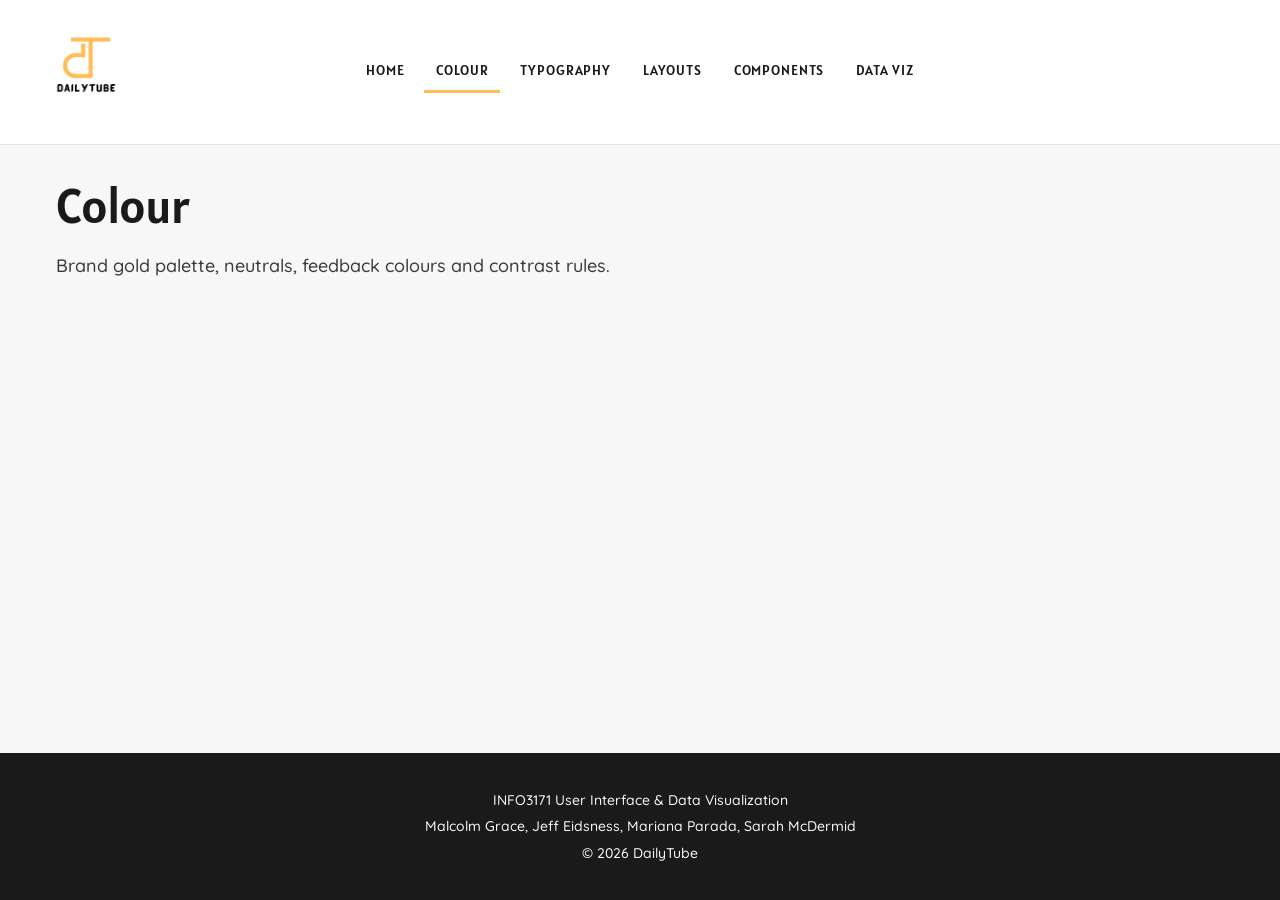
==== pattern-library/colour.html @ 15f69115 "Add site shell, typography, layouts and index page" ====
<!doctype html>
<html lang="en">
  <head>
    <meta charset="UTF-8" />
    <meta name="viewport" content="width=device-width, initial-scale=1.0" />
    <title>Colour</title>

    <link rel="preconnect" href="https://fonts.googleapis.com" />
    <link rel="preconnect" href="https://fonts.gstatic.com" crossorigin />
    <link
      href="https://fonts.googleapis.com/css2?family=Alatsi&family=Quicksand:wght@400;500;600;700&display=swap"
      rel="stylesheet"
    />
    <link
      href="https://fonts.googleapis.com/icon?family=Material+Icons"
      rel="stylesheet"
    />

    <link rel="stylesheet" href="../css/variables.css" />
    <link rel="stylesheet" href="../css/base.css" />
    <link rel="stylesheet" href="../css/typography.css" />
    <link rel="stylesheet" href="../css/components.css" />
    <link rel="stylesheet" href="../css/brand.css" />
  </head>

  <body>
    <header class="site-header">
      <a href="../index.html" class="site-logo">
        <img src="../assets/img/logo.png" alt="DailyTube home" />
      </a>
      <nav class="site-nav" aria-label="Pattern library">
        <ul>
          <li><a href="../index.html">Home</a></li>
          <li>
            <a href="colour.html" class="active" aria-current="page">Colour</a>
          </li>
          <li><a href="typography.html">Typography</a></li>
          <li><a href="layouts.html">Layouts</a></li>
          <li><a href="components.html">Components</a></li>
          <li><a href="dataviz.html">Data Viz</a></li>
        </ul>
      </nav>
    </header>

    <main>
      <h1>Colour</h1>
      <p class="lead">
        Brand gold palette, neutrals, feedback colours and contrast rules.
      </p>
    </main>

    <footer class="site-footer">
      <p>INFO3171 User Interface &amp; Data Visualization</p>
      <p>Malcolm Grace, Jeff Eidsness, Mariana Parada, Sarah McDermid</p>
      <p>&copy; 2026 DailyTube</p>
    </footer>
  </body>
</html>
---- css/variables.css ----
/*All values live in the root to be used throughout the project so everything is consistant*/
:root {
  /*Colours used*/

  /* Brand  */
  --color-sunburst: #ffbd59;
  --color-amber-deep: #c98a00;
  --color-honey-tint: #ffe0a3;

  /* Nuetrals  */
  --color-white: #ffffff;
  --color-cloud: #f7f7f8;
  --color-mist: #e2e2e4;
  --color-slate: #9e9ea3;
  --color-graphite: #3a3a3c;
  --color-pitch: #1a1a1b;

  /* Feedback */
  --color-error: #d64b3b;
  --color-warning: #ffbd59;
  --color-success: #3d8b6e;
  --color-info: #3a7cc7;

  /* Chart series */
  --chart-1: #ffbd59;
  --chart-2: #e07b2a;
  --chart-3: #a84c0c;
  --chart-4: #ffd98a;
  --chart-5: #c98a00;
  --chart-6: #3a3a3c;
  --chart-highlight: #ffe0a3;

  /* "On" colours (text/icons ON a background)  */
  --color-on-sunburst: #1a1a1b;
  --color-on-pitch: #ffbd59;
  --color-on-cloud: #1a1a1b;
  --color-on-amber-deep: #ffffff;

  /* Component colours should use) */
  --color-bg: var(--color-cloud);
  --color-surface: var(--color-white);
  --color-text: var(--color-pitch);
  --color-text-secondary: var(--color-graphite);
  --color-border: var(--color-mist);
  --color-accent: var(--color-sunburst);
  --color-link: var(--color-amber-deep);

  /*TYPOGRAPHY*/

  /*font families*/
  --font-fallback:
    system-ui, -apple-system, "Segoe UI", Roboto, "Helvetica Neue", Arial,
    sans-serif;
  --font-display:
    "Alatsi", var(--font-fallback); /* headers, menus, KPI numbers */
  --font-body:
    "Quicksand", var(--font-fallback); /* body text, buttons, forms */
  --font-data:
    "Quicksand", var(--font-fallback); /* chart ticks, labels, legends */

  /* Type scale*/
  --fs-h1: 3.052rem;
  --fs-h2: 2.441rem;
  --fs-h3: 1.953rem;
  --fs-h4: 1.563rem;
  --fs-h5: 1.25rem;
  --fs-lead: 1.125rem; /*intro paragraph */
  --fs-body: 1rem;
  --fs-small: 0.875rem;
  --fs-xs: 0.75rem; /*minimum size, never smaller */

  /* Chart text*/
  --fs-chart-title: 1.125rem;
  --fs-axis-title: 0.875rem;
  --fs-tick: 0.75rem;
  --fs-legend: 0.875rem;
  --fs-tooltip: 0.875rem;
  --fs-kpi-value: 2.5rem;
  --fs-kpi-label: 0.875rem;

  /* Weights */
  --fw-regular: 400;
  --fw-medium: 500;
  --fw-semibold: 600;
  --fw-bold: 700;

  /*Line height & letter spacing  */
  --lh-tight: 1.2; /* headings, chart labels */
  --lh-body: 1.6; /* paragraphs */
  --ls-nav: 0.06em; /* uppercase menu — echoes the logo wordmark */

  /*LAYOUT */

  /* Spacing scale */
  --space-1: 0.25rem;
  --space-2: 0.5rem;
  --space-3: 0.75rem;
  --space-4: 1rem;
  --space-5: 1.5rem;
  --space-6: 2rem;
  --space-7: 3rem;
  --space-8: 4rem;

  /*Shape & depth */
  --radius-sm: 4px;
  --radius-md: 8px;
  --radius-lg: 16px;
  --shadow-card: 0 1px 3px rgba(26, 26, 27, 0.08);
  --shadow-hover: 0 6px 16px rgba(26, 26, 27, 0.12);

  /* Page width & motion  */
  --container-max: 1200px;
  --transition: 200ms ease;
}
---- css/base.css ----
/* Base: reset, page defaults, shared header / nav / footer,
   pattern template, index page*/

/* the reset */
*,
*::before,
*::after {
  box-sizing: border-box;
}

body {
  margin: 0;
  background: var(--color-bg);
  color: var(--color-text);
  font-family: var(--font-body);
  font-size: var(--fs-body);
  font-weight: var(--fw-medium);
  line-height: var(--lh-body);
  min-height: 100vh;
  display: flex;
  flex-direction: column;
}

img {
  max-width: 100%;
  display: block;
}

a {
  color: var(--color-link);
}

/* Visible on everything clickable */
:focus-visible {
  outline: 3px solid var(--color-sunburst);
  outline-offset: 2px;
}

/* Page container */
main {
  max-width: var(--container-max);
  margin: 0 auto;
  padding: var(--space-6) var(--space-4);
  flex: 1;
  width: 100%;
}

section {
  margin-bottom: var(--space-8);
}

/* 
   Shared header + navigation
   */
.site-header {
  display: grid;
  grid-template-columns: 1fr auto 1fr; /* logo | nav | empty */
  align-items: center;
  gap: var(--space-4);
  padding: var(--space-3) var(--space-5);
  background: var(--color-surface);
  border-bottom: 1px solid var(--color-border);
}

.site-logo img {
  height: 120px;
  width: auto;
}

.site-nav ul {
  display: flex;
  flex-wrap: wrap;
  justify-content: center;
  gap: var(--space-2);
  margin: 0;
  padding: 0;
  list-style: none;
}

.site-nav a {
  display: block;
  padding: var(--space-2) var(--space-3);
  font-family: var(--font-display);
  font-size: var(--fs-small);
  letter-spacing: var(--ls-nav);
  text-transform: uppercase;
  text-decoration: none;
  color: var(--color-text);
  border-bottom: 3px solid transparent;
  border-radius: var(--radius-sm) var(--radius-sm) 0 0;
  transition:
    background var(--transition),
    border-color var(--transition);
}

/* Hover*/
.site-nav a:hover {
  background: var(--color-honey-tint);
}

/* Current page */
.site-nav a.active {
  border-bottom-color: var(--color-sunburst);
}

/*Code blocks (every pattern page shows code) */
pre {
  overflow-x: auto;
  padding: var(--space-4);
  background: var(--color-pitch);
  color: var(--color-cloud);
  border-radius: var(--radius-md);
  font-size: var(--fs-small);
  line-height: 1.5;
}

code {
  font-family: "Cascadia Code", Consolas, "Courier New", monospace;
}

/* Pattern template (used on every pattern-library page)*/
.pattern {
  margin-bottom: var(--space-7);
  padding: var(--space-6);
  background: var(--color-surface);
  border: 1px solid var(--color-border);
  border-radius: var(--radius-lg);
  box-shadow: var(--shadow-card);
}

.pattern-demo {
  margin: var(--space-5) 0;
  padding: var(--space-6);
  background: var(--color-bg);
  border: 2px dashed var(--color-border);
  border-radius: var(--radius-md);
}

.pattern h3 {
  margin-top: var(--space-5);
  font-size: var(--fs-h5);
}

.pattern ul {
  padding-left: var(--space-5);
}

/* Index page: section cards*/
.card-grid {
  display: grid;
  grid-template-columns: repeat(auto-fit, minmax(240px, 1fr));
  gap: var(--space-5);
}

.section-card {
  display: block;
  padding: var(--space-5);
  background: var(--color-surface);
  color: var(--color-text);
  text-decoration: none;
  border: 1px solid var(--color-border);
  border-top: 4px solid transparent;
  border-radius: var(--radius-lg);
  box-shadow: var(--shadow-card);
  transition:
    transform var(--transition),
    box-shadow var(--transition),
    border-color var(--transition);
}

.section-card h3 {
  margin-bottom: var(--space-2);
  font-size: var(--fs-h4);
}

.section-card p {
  margin-bottom: var(--space-4);
  color: var(--color-text-secondary);
}

/* Hover: lift, deeper shadow, gold top edge */
.section-card:hover {
  transform: translateY(-4px);
  box-shadow: var(--shadow-hover);
  border-top-color: var(--color-sunburst);
}

.card-link {
  font-size: var(--fs-small);
  font-weight: var(--fw-semibold);
  color: var(--color-text);
}

.section-card:hover .card-link {
  text-decoration: underline;
  text-decoration-color: var(--color-sunburst);
  text-decoration-thickness: 2px;
  text-underline-offset: 4px;
}

/* Index page: component list table*/
.component-list table {
  width: 100%;
  border-collapse: collapse;
  background: var(--color-surface);
  border-radius: var(--radius-md);
  overflow: hidden;
  font-size: var(--fs-small);
}

.component-list th,
.component-list td {
  padding: var(--space-3) var(--space-4);
  border: 1px solid var(--color-border);
  text-align: left;
  vertical-align: top;
}

.component-list th {
  background: var(--color-bg);
  font-weight: var(--fw-semibold);
}

.component-list tbody tr:hover {
  background: var(--color-bg);
}

.component-list td a {
  color: var(--color-text);
  font-weight: var(--fw-semibold);
  text-decoration-color: var(--color-sunburst);
  text-decoration-thickness: 2px;
  text-underline-offset: 3px;
}

/*Footer*/
.site-footer {
  padding: var(--space-6) var(--space-4);
  background: var(--color-pitch);
  color: var(--color-cloud);
  text-align: center;
  font-size: var(--fs-small);
}

.site-footer p {
  margin: var(--space-1) 0;
  max-width: none;
}
---- css/typography.css ----
/*Typography: headings, text styles, chart text */

/* Headings */
h1,
h2,
h3,
h4,
h5 {
  margin: 0 0 var(--space-4);
  font-family: var(--font-display);
  font-weight: var(--fw-regular);
  line-height: var(--lh-tight);
  color: var(--color-text);
}

h1 {
  font-size: var(--fs-h1);
}
h2 {
  font-size: var(--fs-h2);
}
h3 {
  font-size: var(--fs-h3);
}
h4 {
  font-size: var(--fs-h4);
}
h5 {
  font-size: var(--fs-h5);
}

/* Body text */
p {
  margin: 0 0 var(--space-4);
  max-width: 70ch;
}

.lead {
  font-size: var(--fs-lead);
  color: var(--color-text-secondary);
}

.text-small {
  font-size: var(--fs-small);
}

.text-xs {
  font-size: var(--fs-xs);
}

.text-secondary {
  color: var(--color-text-secondary);
}

/* Chart text */
.chart-title {
  margin: 0 0 var(--space-3);
  font-family: var(--font-display);
  font-size: var(--fs-chart-title);
  font-weight: var(--fw-regular);
  color: var(--color-text);
}

.axis-title {
  font-family: var(--font-data);
  font-size: var(--fs-axis-title);
  font-weight: var(--fw-semibold);
  fill: var(--color-text);
}

.tick-label,
.tick text {
  font-family: var(--font-data);
  font-size: var(--fs-tick);
  font-weight: var(--fw-medium);
  fill: var(--color-text-secondary);
}

.legend-label {
  font-family: var(--font-data);
  font-size: var(--fs-legend);
  fill: var(--color-text);
}

.tooltip {
  font-family: var(--font-data);
  font-size: var(--fs-tooltip);
}

.kpi-value {
  font-family: var(--font-display);
  font-size: var(--fs-kpi-value);
  line-height: 1;
  color: var(--color-text);
}

.kpi-label {
  font-family: var(--font-body);
  font-size: var(--fs-kpi-label);
  font-weight: var(--fw-semibold);
  text-transform: uppercase;
  letter-spacing: var(--ls-nav);
  color: var(--color-text-secondary);
}
/*Typography page demos */

/* Typeface specimens */
.specimen-grid {
  display: grid;
  grid-template-columns: repeat(auto-fit, minmax(260px, 1fr));
  gap: var(--space-5);
}

.font-specimen {
  padding: var(--space-5);
  background: var(--color-surface);
  border-radius: var(--radius-md);
}

.font-specimen p {
  margin: 0 0 var(--space-2);
}

.specimen-display {
  font-family: var(--font-display);
}
.specimen-body {
  font-family: var(--font-body);
}

.specimen-role {
  font-size: var(--fs-small);
  font-weight: var(--fw-semibold);
  color: var(--color-text-secondary);
}

.specimen-aa {
  font-size: 4rem;
  line-height: 1;
}

.specimen-name {
  font-size: var(--fs-h4);
}
.specimen-chars {
  font-size: var(--fs-small);
  line-height: var(--lh-body);
}

/* Type scale rows*/
.type-row {
  display: flex;
  flex-wrap: wrap;
  align-items: baseline;
  gap: var(--space-4);
  padding: var(--space-3) 0;
  border-bottom: 1px solid var(--color-border);
}

.type-row:last-child {
  border-bottom: none;
}

.type-meta {
  min-width: 260px;
  font-size: var(--fs-xs);
  color: var(--color-text-secondary);
}

.sample-h1,
.sample-h2,
.sample-h3,
.sample-h4,
.sample-h5 {
  font-family: var(--font-display);
  line-height: var(--lh-tight);
}

.sample-h1 {
  font-size: var(--fs-h1);
}
.sample-h2 {
  font-size: var(--fs-h2);
}
.sample-h3 {
  font-size: var(--fs-h3);
}
.sample-h4 {
  font-size: var(--fs-h4);
}
.sample-h5 {
  font-size: var(--fs-h5);
}
.sample-lead {
  font-size: var(--fs-lead);
}
.sample-body {
  font-size: var(--fs-body);
}
.sample-small {
  font-size: var(--fs-small);
}
.sample-xs {
  font-size: var(--fs-xs);
}

/* Weight samples */
.weight-sample {
  margin: 0 0 var(--space-3);
}
.fw-regular {
  font-weight: var(--fw-regular);
}
.fw-medium {
  font-weight: var(--fw-medium);
}
.fw-semibold {
  font-weight: var(--fw-semibold);
}
.fw-bold {
  font-weight: var(--fw-bold);
}

/* Chart demo */
.demo-chart-card {
  max-width: 480px;
  margin-bottom: var(--space-5);
  padding: var(--space-5);
  background: var(--color-surface);
  border-radius: var(--radius-lg);
  box-shadow: var(--shadow-card);
}

.demo-chart {
  width: 100%;
  height: auto;
}

.demo-bar {
  fill: var(--chart-1);
}
.axis-line {
  stroke: var(--color-text-secondary);
  stroke-width: 1;
}

.kpi-demo p {
  margin: 0 0 var(--space-2);
}
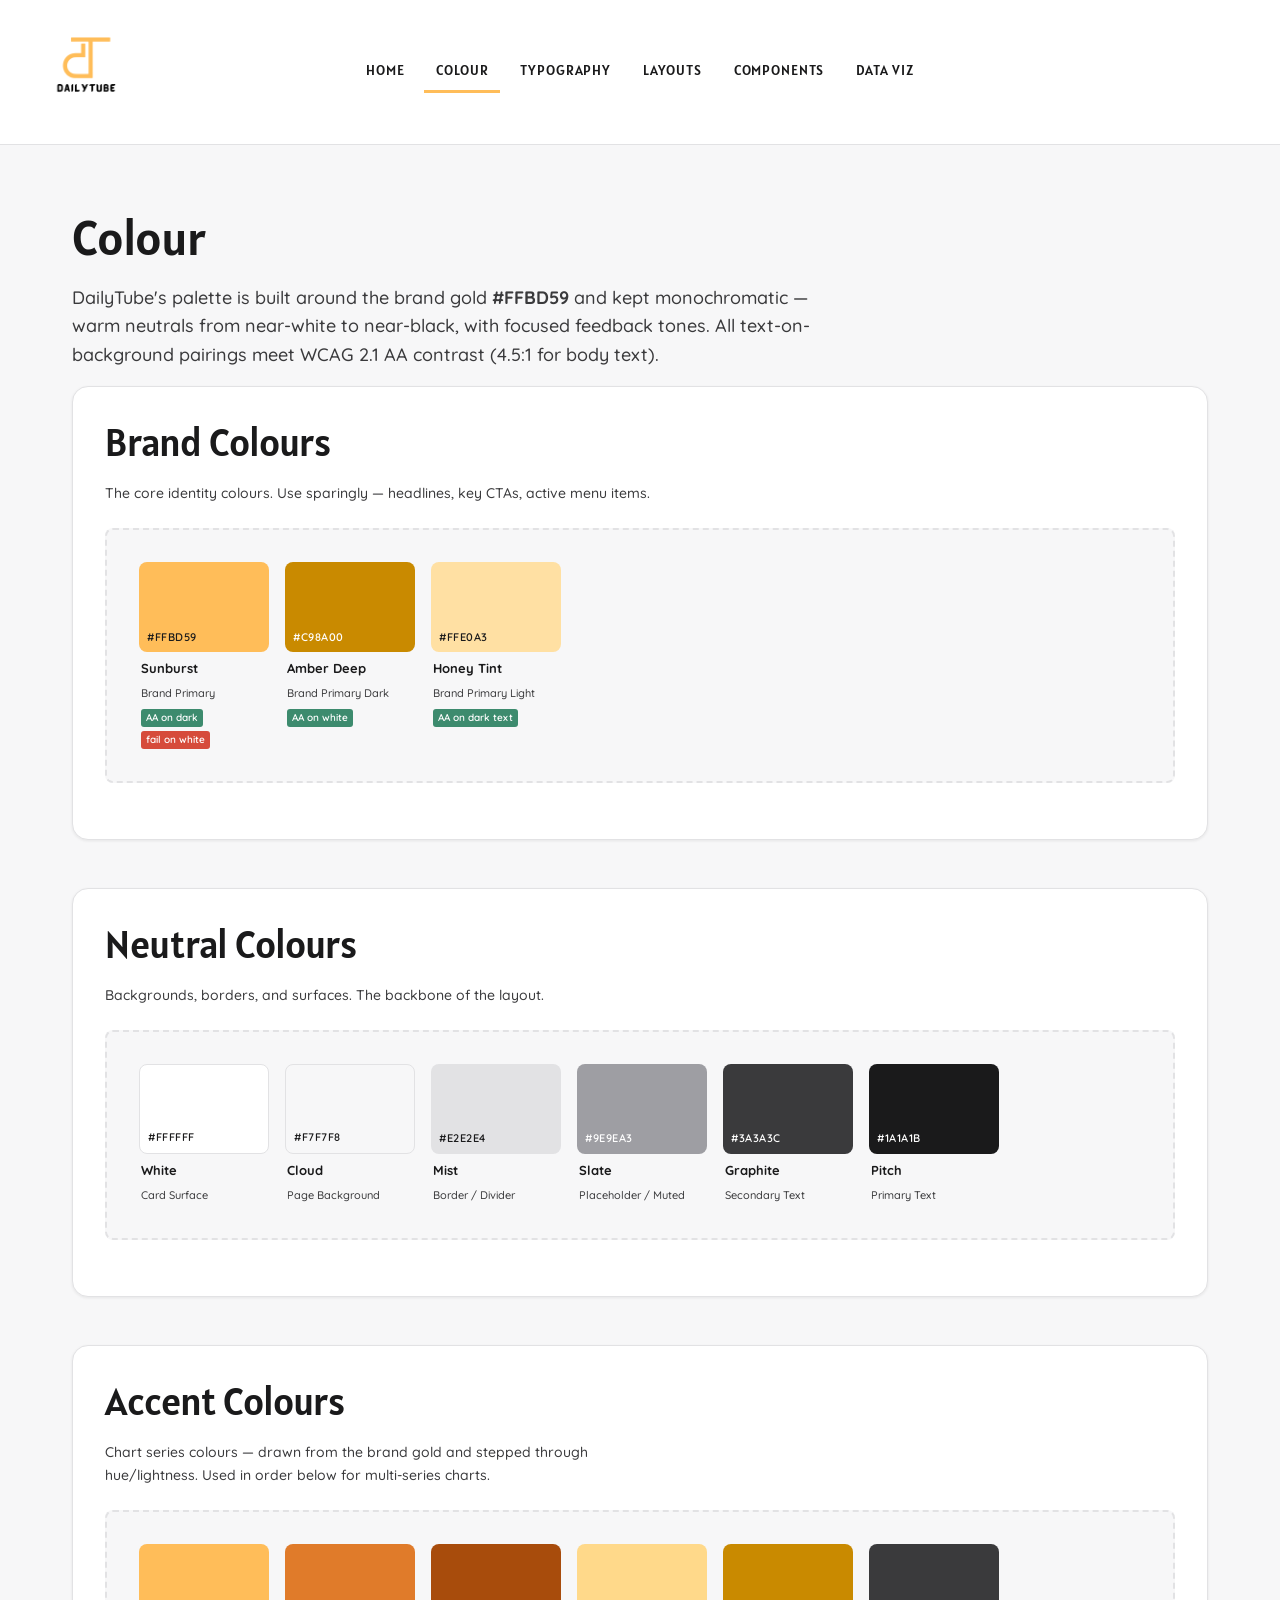
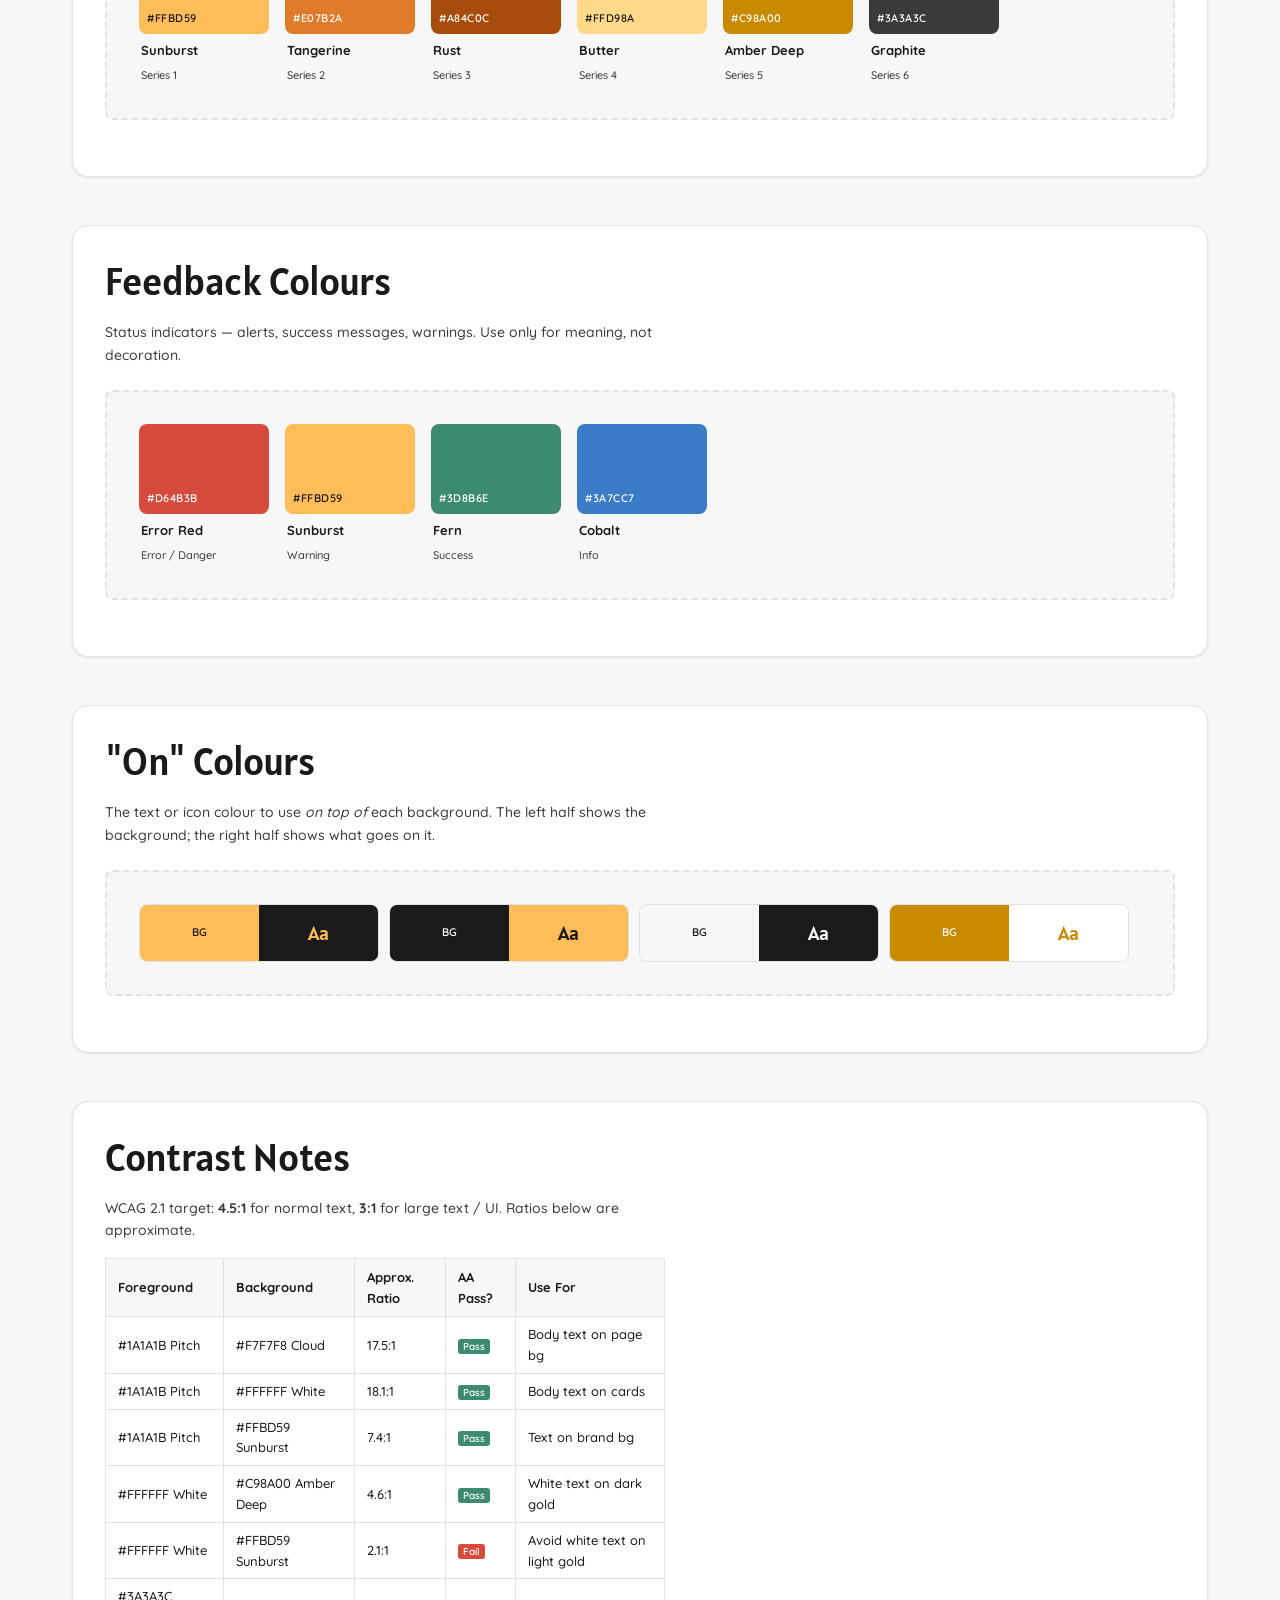
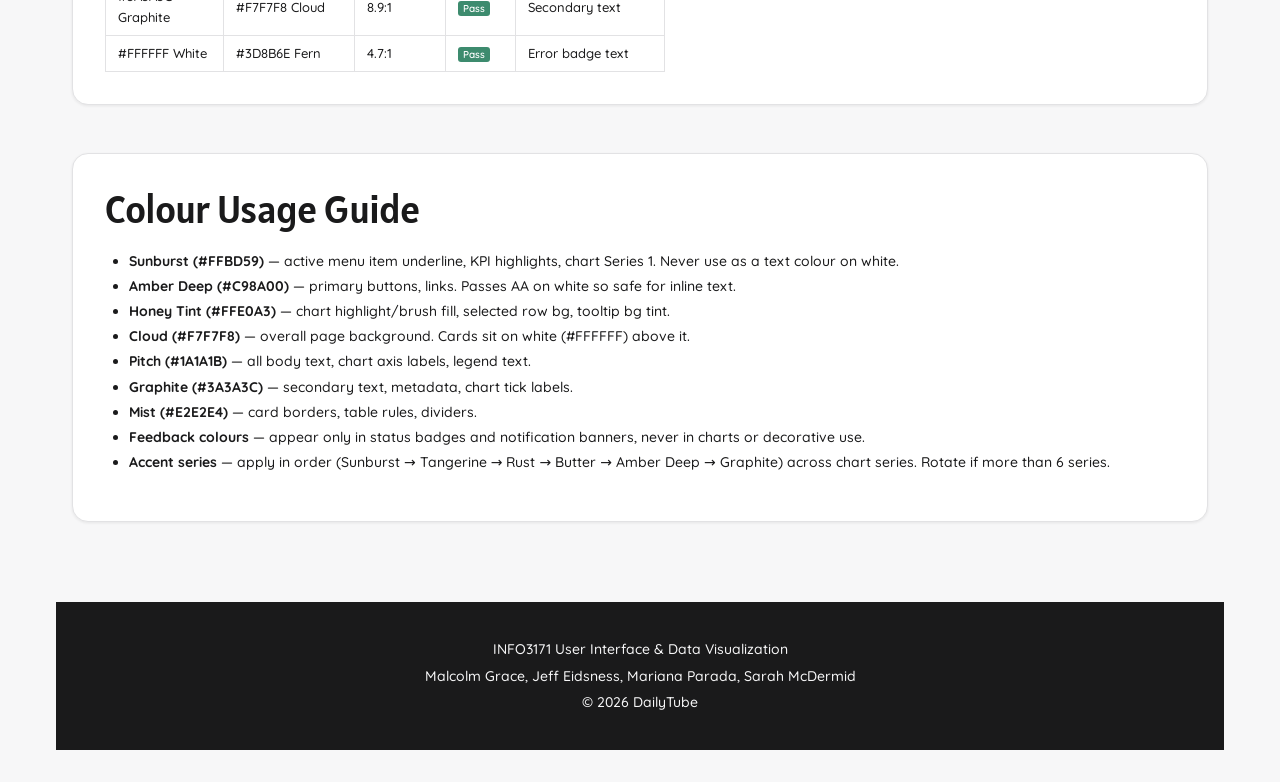
==== commit 7d6673da: "Add colour page and brand styles (Part 1 work, integrated on teammate's behalf)" ====
--- a/pattern-library/colour.html
+++ b/pattern-library/colour.html
@@ -43,11 +43,366 @@
     </header>
 
     <main>
-      <h1>Colour</h1>
-      <p class="lead">
-        Brand gold palette, neutrals, feedback colours and contrast rules.
-      </p>
-    </main>
+     <main>
+  <h1>Colour</h1>
+  <p class="lead">
+    DailyTube's palette is built around the brand gold <strong>#FFBD59</strong>
+    and kept monochromatic — warm neutrals from near-white to near-black, with
+    focused feedback tones. All text-on-background pairings meet WCAG 2.1 AA
+    contrast (4.5:1 for body text).
+  </p>
+
+  <!-- Brand -->
+  <section class="pattern" id="brand-colours">
+    <h2>Brand Colours</h2>
+    <p class="section-intro">The core identity colours. Use sparingly — headlines, key CTAs, active menu items.</p>
+
+    <div class="pattern-demo">
+      <div class="palette-row">
+        <div class="chip-wrap">
+          <div class="chip-swatch" style="background: var(--color-sunburst);">
+            <span class="hex-label label-dark">#FFBD59</span>
+          </div>
+          <div class="chip-meta">
+            <span class="chip-name">Sunburst</span>
+            <span class="chip-role">Brand Primary</span>
+            <div class="chip-contrast">
+              <span class="badge badge-pass">AA on dark</span>
+              <span class="badge badge-fail">fail on white</span>
+            </div>
+          </div>
+        </div>
+
+        <div class="chip-wrap">
+          <div class="chip-swatch" style="background: var(--color-amber-deep);">
+            <span class="hex-label label-light">#C98A00</span>
+          </div>
+          <div class="chip-meta">
+            <span class="chip-name">Amber Deep</span>
+            <span class="chip-role">Brand Primary Dark</span>
+            <div class="chip-contrast">
+              <span class="badge badge-pass">AA on white</span>
+            </div>
+          </div>
+        </div>
+
+        <div class="chip-wrap">
+          <div class="chip-swatch" style="background: var(--color-honey-tint);">
+            <span class="hex-label label-dark">#FFE0A3</span>
+          </div>
+          <div class="chip-meta">
+            <span class="chip-name">Honey Tint</span>
+            <span class="chip-role">Brand Primary Light</span>
+            <div class="chip-contrast">
+              <span class="badge badge-pass">AA on dark text</span>
+            </div>
+          </div>
+        </div>
+      </div>
+    </div>
+  </section>
+
+  <!-- Neutrals -->
+  <section class="pattern" id="neutral-colours">
+    <h2>Neutral Colours</h2>
+    <p class="section-intro">Backgrounds, borders, and surfaces. The backbone of the layout.</p>
+
+    <div class="pattern-demo">
+      <div class="palette-row">
+        <div class="chip-wrap">
+          <div class="chip-swatch chip-swatch-bordered" style="background: var(--color-white);">
+            <span class="hex-label label-dark">#FFFFFF</span>
+          </div>
+          <div class="chip-meta">
+            <span class="chip-name">White</span>
+            <span class="chip-role">Card Surface</span>
+          </div>
+        </div>
+
+        <div class="chip-wrap">
+          <div class="chip-swatch chip-swatch-bordered" style="background: var(--color-cloud);">
+            <span class="hex-label label-dark">#F7F7F8</span>
+          </div>
+          <div class="chip-meta">
+            <span class="chip-name">Cloud</span>
+            <span class="chip-role">Page Background</span>
+          </div>
+        </div>
+
+        <div class="chip-wrap">
+          <div class="chip-swatch" style="background: var(--color-mist);">
+            <span class="hex-label label-dark">#E2E2E4</span>
+          </div>
+          <div class="chip-meta">
+            <span class="chip-name">Mist</span>
+            <span class="chip-role">Border / Divider</span>
+          </div>
+        </div>
+
+        <div class="chip-wrap">
+          <div class="chip-swatch" style="background: var(--color-slate);">
+            <span class="hex-label label-light">#9E9EA3</span>
+          </div>
+          <div class="chip-meta">
+            <span class="chip-name">Slate</span>
+            <span class="chip-role">Placeholder / Muted</span>
+          </div>
+        </div>
+
+        <div class="chip-wrap">
+          <div class="chip-swatch" style="background: var(--color-graphite);">
+            <span class="hex-label label-light">#3A3A3C</span>
+          </div>
+          <div class="chip-meta">
+            <span class="chip-name">Graphite</span>
+            <span class="chip-role">Secondary Text</span>
+          </div>
+        </div>
+
+        <div class="chip-wrap">
+          <div class="chip-swatch" style="background: var(--color-pitch);">
+            <span class="hex-label label-light">#1A1A1B</span>
+          </div>
+          <div class="chip-meta">
+            <span class="chip-name">Pitch</span>
+            <span class="chip-role">Primary Text</span>
+          </div>
+        </div>
+      </div>
+    </div>
+  </section>
+
+  <!-- Accent -->
+  <section class="pattern" id="accent-colours">
+    <h2>Accent Colours</h2>
+    <p class="section-intro">
+      Chart series colours — drawn from the brand gold and stepped through
+      hue/lightness. Used in order below for multi-series charts.
+    </p>
+
+    <div class="pattern-demo">
+      <div class="palette-row">
+        <div class="chip-wrap">
+          <div class="chip-swatch" style="background: var(--chart-1);">
+            <span class="hex-label label-dark">#FFBD59</span>
+          </div>
+          <div class="chip-meta">
+            <span class="chip-name">Sunburst</span>
+            <span class="chip-role">Series 1</span>
+          </div>
+        </div>
+
+        <div class="chip-wrap">
+          <div class="chip-swatch" style="background: var(--chart-2);">
+            <span class="hex-label label-light">#E07B2A</span>
+          </div>
+          <div class="chip-meta">
+            <span class="chip-name">Tangerine</span>
+            <span class="chip-role">Series 2</span>
+          </div>
+        </div>
+
+        <div class="chip-wrap">
+          <div class="chip-swatch" style="background: var(--chart-3);">
+            <span class="hex-label label-light">#A84C0C</span>
+          </div>
+          <div class="chip-meta">
+            <span class="chip-name">Rust</span>
+            <span class="chip-role">Series 3</span>
+          </div>
+        </div>
+
+        <div class="chip-wrap">
+          <div class="chip-swatch" style="background: var(--chart-4);">
+            <span class="hex-label label-dark">#FFD98A</span>
+          </div>
+          <div class="chip-meta">
+            <span class="chip-name">Butter</span>
+            <span class="chip-role">Series 4</span>
+          </div>
+        </div>
+
+        <div class="chip-wrap">
+          <div class="chip-swatch" style="background: var(--chart-5);">
+            <span class="hex-label label-light">#C98A00</span>
+          </div>
+          <div class="chip-meta">
+            <span class="chip-name">Amber Deep</span>
+            <span class="chip-role">Series 5</span>
+          </div>
+        </div>
+
+        <div class="chip-wrap">
+          <div class="chip-swatch" style="background: var(--chart-6);">
+            <span class="hex-label label-light">#3A3A3C</span>
+          </div>
+          <div class="chip-meta">
+            <span class="chip-name">Graphite</span>
+            <span class="chip-role">Series 6</span>
+          </div>
+        </div>
+      </div>
+    </div>
+  </section>
+
+  <!-- Feedback -->
+  <section class="pattern" id="feedback-colours">
+    <h2>Feedback Colours</h2>
+    <p class="section-intro">Status indicators — alerts, success messages, warnings. Use only for meaning, not decoration.</p>
+
+    <div class="pattern-demo">
+      <div class="palette-row">
+        <div class="chip-wrap">
+          <div class="chip-swatch" style="background: var(--color-error);">
+            <span class="hex-label label-light">#D64B3B</span>
+          </div>
+          <div class="chip-meta">
+            <span class="chip-name">Error Red</span>
+            <span class="chip-role">Error / Danger</span>
+          </div>
+        </div>
+
+        <div class="chip-wrap">
+          <div class="chip-swatch" style="background: var(--color-warning);">
+            <span class="hex-label label-dark">#FFBD59</span>
+          </div>
+          <div class="chip-meta">
+            <span class="chip-name">Sunburst</span>
+            <span class="chip-role">Warning</span>
+          </div>
+        </div>
+
+        <div class="chip-wrap">
+          <div class="chip-swatch" style="background: var(--color-success);">
+            <span class="hex-label label-light">#3D8B6E</span>
+          </div>
+          <div class="chip-meta">
+            <span class="chip-name">Fern</span>
+            <span class="chip-role">Success</span>
+          </div>
+        </div>
+
+        <div class="chip-wrap">
+          <div class="chip-swatch" style="background: var(--color-info);">
+            <span class="hex-label label-light">#3A7CC7</span>
+          </div>
+          <div class="chip-meta">
+            <span class="chip-name">Cobalt</span>
+            <span class="chip-role">Info</span>
+          </div>
+        </div>
+      </div>
+    </div>
+  </section>
+
+  <!-- On colours -->
+  <section class="pattern" id="on-colours">
+    <h2>"On" Colours</h2>
+    <p class="section-intro">
+      The text or icon colour to use <em>on top of</em> each background. The
+      left half shows the background; the right half shows what goes on it.
+    </p>
+
+    <div class="pattern-demo">
+      <div class="on-color-row">
+        <div class="on-chip">
+          <div class="on-bg" style="background: var(--color-sunburst);">
+            <span class="on-label label-dark">BG</span>
+          </div>
+          <div class="on-fg" style="background: var(--color-pitch); color: var(--color-sunburst);">Aa</div>
+        </div>
+
+        <div class="on-chip">
+          <div class="on-bg" style="background: var(--color-pitch);">
+            <span class="on-label label-light">BG</span>
+          </div>
+          <div class="on-fg" style="background: var(--color-sunburst); color: var(--color-pitch);">Aa</div>
+        </div>
+
+        <div class="on-chip">
+          <div class="on-bg" style="background: var(--color-cloud);">
+            <span class="on-label label-dark">BG</span>
+          </div>
+          <div class="on-fg" style="background: var(--color-pitch); color: var(--color-cloud);">Aa</div>
+        </div>
+
+        <div class="on-chip">
+          <div class="on-bg" style="background: var(--color-amber-deep);">
+            <span class="on-label label-light">BG</span>
+          </div>
+          <div class="on-fg" style="background: var(--color-white); color: var(--color-amber-deep);">Aa</div>
+        </div>
+      </div>
+    </div>
+  </section>
+
+  <!-- contrast table -->
+  <section class="pattern" id="contrast">
+    <h2>Contrast Notes</h2>
+    <p class="section-intro">
+      WCAG 2.1 target: <strong>4.5:1</strong> for normal text, <strong>3:1</strong>
+      for large text / UI. Ratios below are approximate.
+    </p>
+
+    <table class="contrast-table">
+      <thead>
+        <tr>
+          <th scope="col">Foreground</th>
+          <th scope="col">Background</th>
+          <th scope="col">Approx. Ratio</th>
+          <th scope="col">AA Pass?</th>
+          <th scope="col">Use For</th>
+        </tr>
+      </thead>
+      <tbody>
+        <tr>
+          <td>#1A1A1B Pitch</td><td>#F7F7F8 Cloud</td><td>17.5:1</td>
+          <td><span class="badge badge-pass">Pass</span></td><td>Body text on page bg</td>
+        </tr>
+        <tr>
+          <td>#1A1A1B Pitch</td><td>#FFFFFF White</td><td>18.1:1</td>
+          <td><span class="badge badge-pass">Pass</span></td><td>Body text on cards</td>
+        </tr>
+        <tr>
+          <td>#1A1A1B Pitch</td><td>#FFBD59 Sunburst</td><td>7.4:1</td>
+          <td><span class="badge badge-pass">Pass</span></td><td>Text on brand bg</td>
+        </tr>
+        <tr>
+          <td>#FFFFFF White</td><td>#C98A00 Amber Deep</td><td>4.6:1</td>
+          <td><span class="badge badge-pass">Pass</span></td><td>White text on dark gold</td>
+        </tr>
+        <tr>
+          <td>#FFFFFF White</td><td>#FFBD59 Sunburst</td><td>2.1:1</td>
+          <td><span class="badge badge-fail">Fail</span></td><td>Avoid white text on light gold</td>
+        </tr>
+        <tr>
+          <td>#3A3A3C Graphite</td><td>#F7F7F8 Cloud</td><td>8.9:1</td>
+          <td><span class="badge badge-pass">Pass</span></td><td>Secondary text</td>
+        </tr>
+        <tr>
+          <td>#FFFFFF White</td><td>#3D8B6E Fern</td><td>4.7:1</td>
+          <td><span class="badge badge-pass">Pass</span></td><td>Error badge text</td>
+        </tr>
+      </tbody>
+    </table>
+  </section>
+
+  <!-- Usage Guide -->
+  <section class="pattern" id="colour-usage">
+    <h2>Colour Usage Guide</h2>
+    <ul class="usage-list">
+      <li><span>Sunburst (#FFBD59)</span> — active menu item underline, KPI highlights, chart Series 1. Never use as a text colour on white.</li>
+      <li><span>Amber Deep (#C98A00)</span> — primary buttons, links. Passes AA on white so safe for inline text.</li>
+      <li><span>Honey Tint (#FFE0A3)</span> — chart highlight/brush fill, selected row bg, tooltip bg tint.</li>
+      <li><span>Cloud (#F7F7F8)</span> — overall page background. Cards sit on white (#FFFFFF) above it.</li>
+      <li><span>Pitch (#1A1A1B)</span> — all body text, chart axis labels, legend text.</li>
+      <li><span>Graphite (#3A3A3C)</span> — secondary text, metadata, chart tick labels.</li>
+      <li><span>Mist (#E2E2E4)</span> — card borders, table rules, dividers.</li>
+      <li><span>Feedback colours</span> — appear only in status badges and notification banners, never in charts or decorative use.</li>
+      <li><span>Accent series</span> — apply in order (Sunburst → Tangerine → Rust → Butter → Amber Deep → Graphite) across chart series. Rotate if more than 6 series.</li>
+    </ul>
+  </section>
+</main>
 
     <footer class="site-footer">
       <p>INFO3171 User Interface &amp; Data Visualization</p>
--- a/css/brand.css
+++ b/css/brand.css
@@ -0,0 +1,150 @@
+.section-intro {
+  font-size: var(--fs-small);
+  color: var(--color-text-secondary);
+}
+
+/* Palette row  */
+.palette-row {
+  display: flex;
+  flex-wrap: wrap;
+  gap: var(--space-4);
+}
+
+/* Colour chip*/
+.chip-wrap {
+  width: 130px;
+}
+
+.chip-swatch {
+  display: flex;
+  align-items: flex-end;
+  height: 90px;
+  padding: 6px 8px;
+  border-radius: var(--radius-md);
+}
+
+.chip-swatch-bordered {
+  border: 1px solid var(--color-border);
+}
+
+.hex-label {
+  font-size: 11px;
+  font-weight: var(--fw-semibold);
+  letter-spacing: 0.5px;
+}
+
+/* Text colour for labels sitting on swatches */
+.label-dark {
+  color: var(--color-pitch);
+}
+.label-light {
+  color: var(--color-white);
+}
+
+.chip-meta {
+  padding: 6px 2px 0;
+}
+
+.chip-name {
+  display: block;
+  font-size: 13px;
+  font-weight: var(--fw-bold);
+  color: var(--color-text);
+}
+
+.chip-role {
+  font-size: 11px;
+  color: var(--color-text-secondary);
+}
+
+/* contrast badge */
+.chip-contrast {
+  display: flex;
+  flex-wrap: wrap;
+  gap: 4px;
+  margin-top: 4px;
+}
+
+.badge {
+  padding: 1px 5px;
+  border-radius: 3px;
+  font-size: 10px;
+  font-weight: var(--fw-semibold);
+}
+
+.badge-pass {
+  background: var(--color-success);
+  color: var(--color-white);
+}
+.badge-fail {
+  background: var(--color-error);
+  color: var(--color-white);
+}
+
+/* on Colours */
+.on-color-row {
+  display: flex;
+  flex-wrap: wrap;
+  gap: 10px;
+}
+
+.on-chip {
+  display: flex;
+  align-items: center;
+  width: 240px;
+  overflow: hidden;
+  border: 1px solid var(--color-border);
+  border-radius: var(--radius-md);
+}
+
+.on-bg,
+.on-fg {
+  display: flex;
+  align-items: center;
+  justify-content: center;
+  width: 50%;
+  height: 56px;
+}
+
+.on-fg {
+  font-family: var(--font-display);
+  font-size: 20px;
+}
+
+.on-label {
+  font-size: 11px;
+  font-weight: var(--fw-semibold);
+}
+
+/* Contrast table  */
+.contrast-table {
+  width: 100%;
+  max-width: 560px;
+  border-collapse: collapse;
+  font-size: 13px;
+}
+
+.contrast-table th {
+  padding: 8px 12px;
+  background: var(--color-bg);
+  border: 1px solid var(--color-border);
+  font-weight: var(--fw-bold);
+  text-align: left;
+}
+
+.contrast-table td {
+  padding: 7px 12px;
+  border: 1px solid var(--color-border);
+}
+
+/* ---- Usage list ---- */
+.usage-list {
+  padding-left: 20px;
+  font-size: var(--fs-small);
+  line-height: 1.8;
+  list-style: disc;
+}
+
+.usage-list li span {
+  font-weight: var(--fw-bold);
+}
